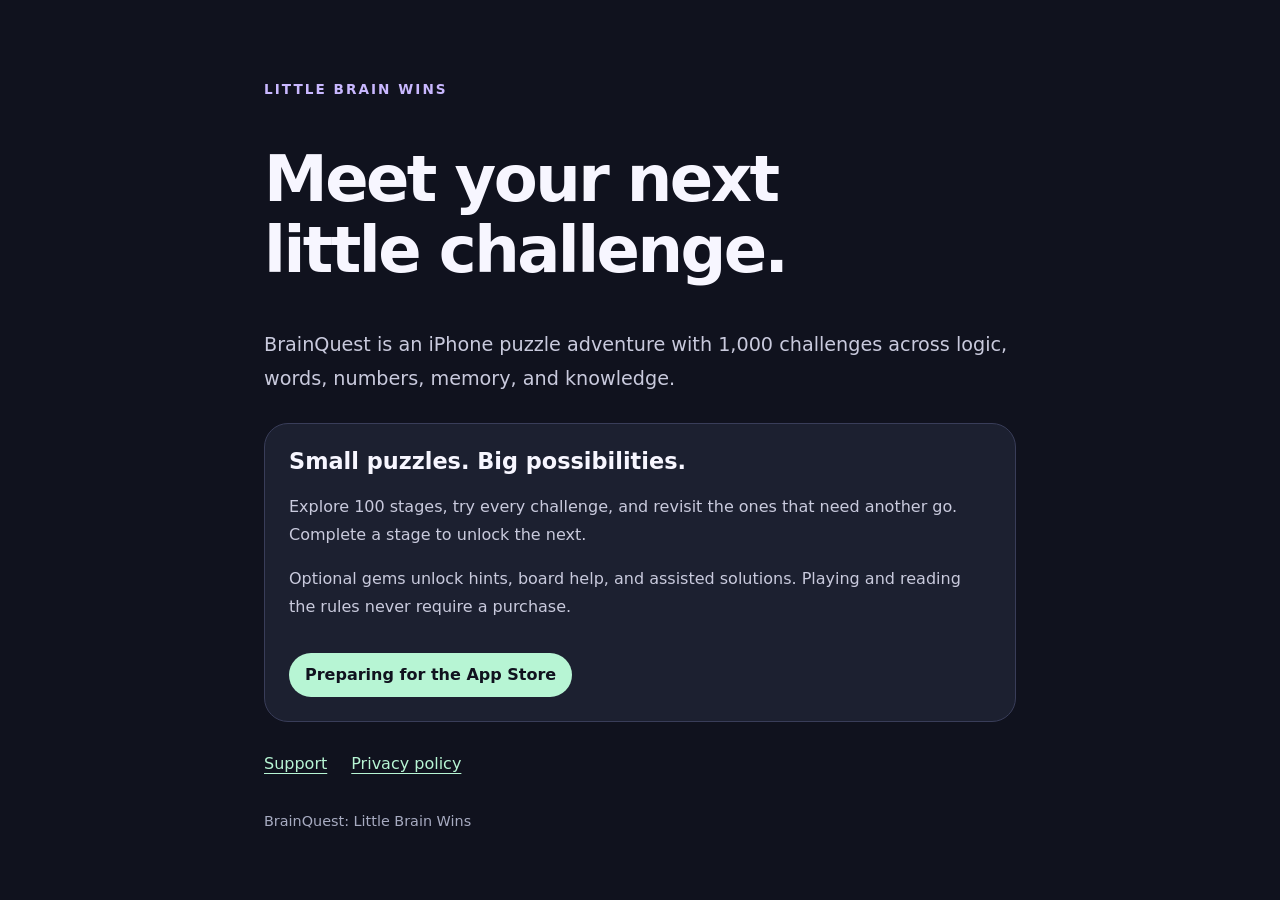
==== index.html @ 45262aed "Publish BrainQuest website, support and privacy pages Co-authored-by: Copilot <223556219+Copilot@use" ====
<!doctype html>
<html lang="en">
<head>
  <meta charset="utf-8">
  <meta name="viewport" content="width=device-width, initial-scale=1">
  <meta name="description" content="BrainQuest: Little Brain Wins. A colourful iPhone puzzle adventure.">
  <title>BrainQuest: Little Brain Wins</title>
  <link rel="stylesheet" href="style.css">
</head>
<body>
  <main>
    <p class="eyebrow">LITTLE BRAIN WINS</p>
    <h1>Meet your next<br>little challenge.</h1>
    <p class="intro">BrainQuest is an iPhone puzzle adventure with 1,000 challenges across logic, words, numbers, memory, and knowledge.</p>
    <section>
      <h2>Small puzzles. Big possibilities.</h2>
      <p>Explore 100 stages, try every challenge, and revisit the ones that need another go. Complete a stage to unlock the next.</p>
      <p>Optional gems unlock hints, board help, and assisted solutions. Playing and reading the rules never require a purchase.</p>
      <p class="badge">Preparing for the App Store</p>
    </section>
    <nav aria-label="Website"><a href="support.html">Support</a><a href="privacy.html">Privacy policy</a></nav>
    <footer>BrainQuest: Little Brain Wins</footer>
  </main>
</body>
</html>
---- style.css ----
:root { color-scheme: dark; font-family: system-ui, -apple-system, BlinkMacSystemFont, "Segoe UI", sans-serif; background: #10121e; color: #f7f6ff; }
* { box-sizing: border-box; }
body { margin: 0; }
main { max-width: 800px; margin: auto; padding: 64px 24px; }
h1 { font-size: clamp(2.4rem, 7vw, 4rem); line-height: 1.1; letter-spacing: -.04em; }
h2 { font-size: 1.4rem; margin-top: 0; }
p, li { line-height: 1.75; color: #c9cadd; }
section { margin: 28px 0; padding: 24px; border: 1px solid #393d59; border-radius: 24px; background: #1c2030; }
a { color: #b7f5d4; text-underline-offset: 4px; overflow-wrap: anywhere; }
a:focus-visible { outline: 3px solid #c9b8ff; outline-offset: 5px; }
nav { display: flex; flex-wrap: wrap; gap: 24px; margin: 32px 0; }
.eyebrow { color: #c9b8ff; font-weight: 700; letter-spacing: .15em; font-size: .85rem; }
.intro { font-size: 1.2rem; }
.badge { display: inline-block; margin-bottom: 0; padding: 8px 16px; border-radius: 24px; background: #b7f5d4; color: #10121e; font-weight: 600; }
footer { color: #a7abc1; font-size: .9rem; margin-top: 40px; }
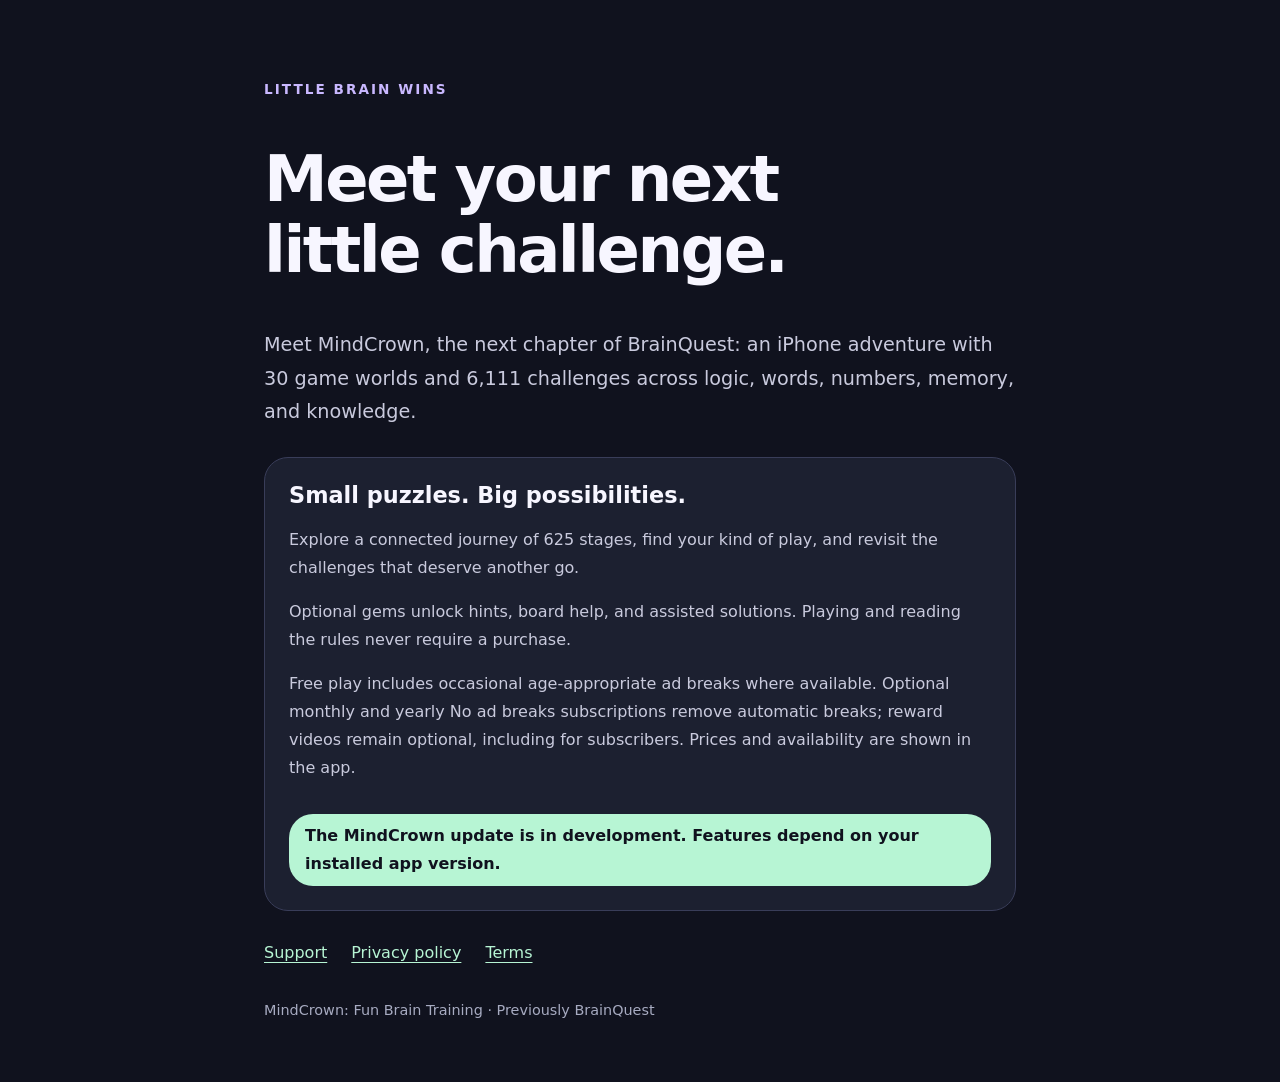
==== commit e3bfa32e: "Update MindCrown privacy and subscription disclosures Describe local age and play preferences, prote" ====
--- a/index.html
+++ b/index.html
@@ -3,23 +3,24 @@
 <head>
   <meta charset="utf-8">
   <meta name="viewport" content="width=device-width, initial-scale=1">
-  <meta name="description" content="BrainQuest: Little Brain Wins. A colourful iPhone puzzle adventure.">
-  <title>BrainQuest: Little Brain Wins</title>
+  <meta name="description" content="MindCrown: Fun Brain Training. A playful iPhone puzzle adventure, previously BrainQuest.">
+  <title>MindCrown: Fun Brain Training</title>
   <link rel="stylesheet" href="style.css">
 </head>
 <body>
   <main>
     <p class="eyebrow">LITTLE BRAIN WINS</p>
     <h1>Meet your next<br>little challenge.</h1>
-    <p class="intro">BrainQuest is an iPhone puzzle adventure with 1,000 challenges across logic, words, numbers, memory, and knowledge.</p>
+    <p class="intro">Meet MindCrown, the next chapter of BrainQuest: an iPhone adventure with 30 game worlds and 6,111 challenges across logic, words, numbers, memory, and knowledge.</p>
     <section>
       <h2>Small puzzles. Big possibilities.</h2>
-      <p>Explore 100 stages, try every challenge, and revisit the ones that need another go. Complete a stage to unlock the next.</p>
+      <p>Explore a connected journey of 625 stages, find your kind of play, and revisit the challenges that deserve another go.</p>
       <p>Optional gems unlock hints, board help, and assisted solutions. Playing and reading the rules never require a purchase.</p>
-      <p class="badge">Preparing for the App Store</p>
+      <p>Free play includes occasional age-appropriate ad breaks where available. Optional monthly and yearly No ad breaks subscriptions remove automatic breaks; reward videos remain optional, including for subscribers. Prices and availability are shown in the app.</p>
+      <p class="badge">The MindCrown update is in development. Features depend on your installed app version.</p>
     </section>
-    <nav aria-label="Website"><a href="support.html">Support</a><a href="privacy.html">Privacy policy</a></nav>
-    <footer>BrainQuest: Little Brain Wins</footer>
+    <nav aria-label="Website"><a href="support.html">Support</a><a href="privacy.html">Privacy policy</a><a href="https://www.apple.com/legal/internet-services/itunes/dev/stdeula/">Terms</a></nav>
+    <footer>MindCrown: Fun Brain Training · Previously BrainQuest</footer>
   </main>
 </body>
 </html>
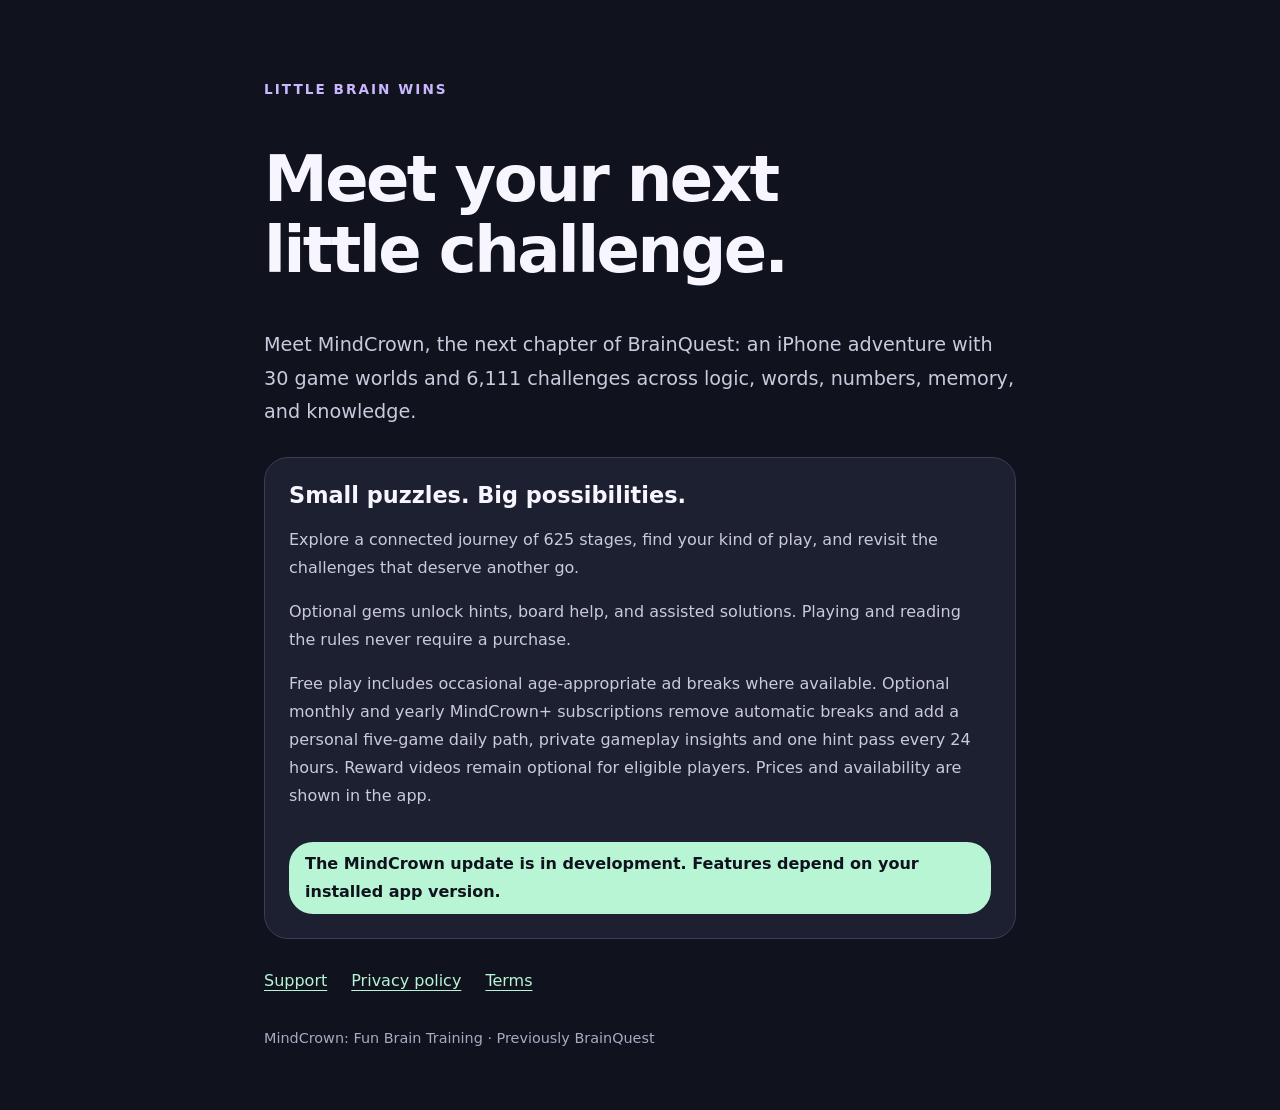
==== commit d9d436eb: "Explain MindCrown+ benefits and fair gem rewards Document the upcoming gold membership, resumable da" ====
--- a/index.html
+++ b/index.html
@@ -16,7 +16,7 @@
       <h2>Small puzzles. Big possibilities.</h2>
       <p>Explore a connected journey of 625 stages, find your kind of play, and revisit the challenges that deserve another go.</p>
       <p>Optional gems unlock hints, board help, and assisted solutions. Playing and reading the rules never require a purchase.</p>
-      <p>Free play includes occasional age-appropriate ad breaks where available. Optional monthly and yearly No ad breaks subscriptions remove automatic breaks; reward videos remain optional, including for subscribers. Prices and availability are shown in the app.</p>
+      <p>Free play includes occasional age-appropriate ad breaks where available. Optional monthly and yearly MindCrown+ subscriptions remove automatic breaks and add a personal five-game daily path, private gameplay insights and one hint pass every 24 hours. Reward videos remain optional for eligible players. Prices and availability are shown in the app.</p>
       <p class="badge">The MindCrown update is in development. Features depend on your installed app version.</p>
     </section>
     <nav aria-label="Website"><a href="support.html">Support</a><a href="privacy.html">Privacy policy</a><a href="https://www.apple.com/legal/internet-services/itunes/dev/stdeula/">Terms</a></nav>
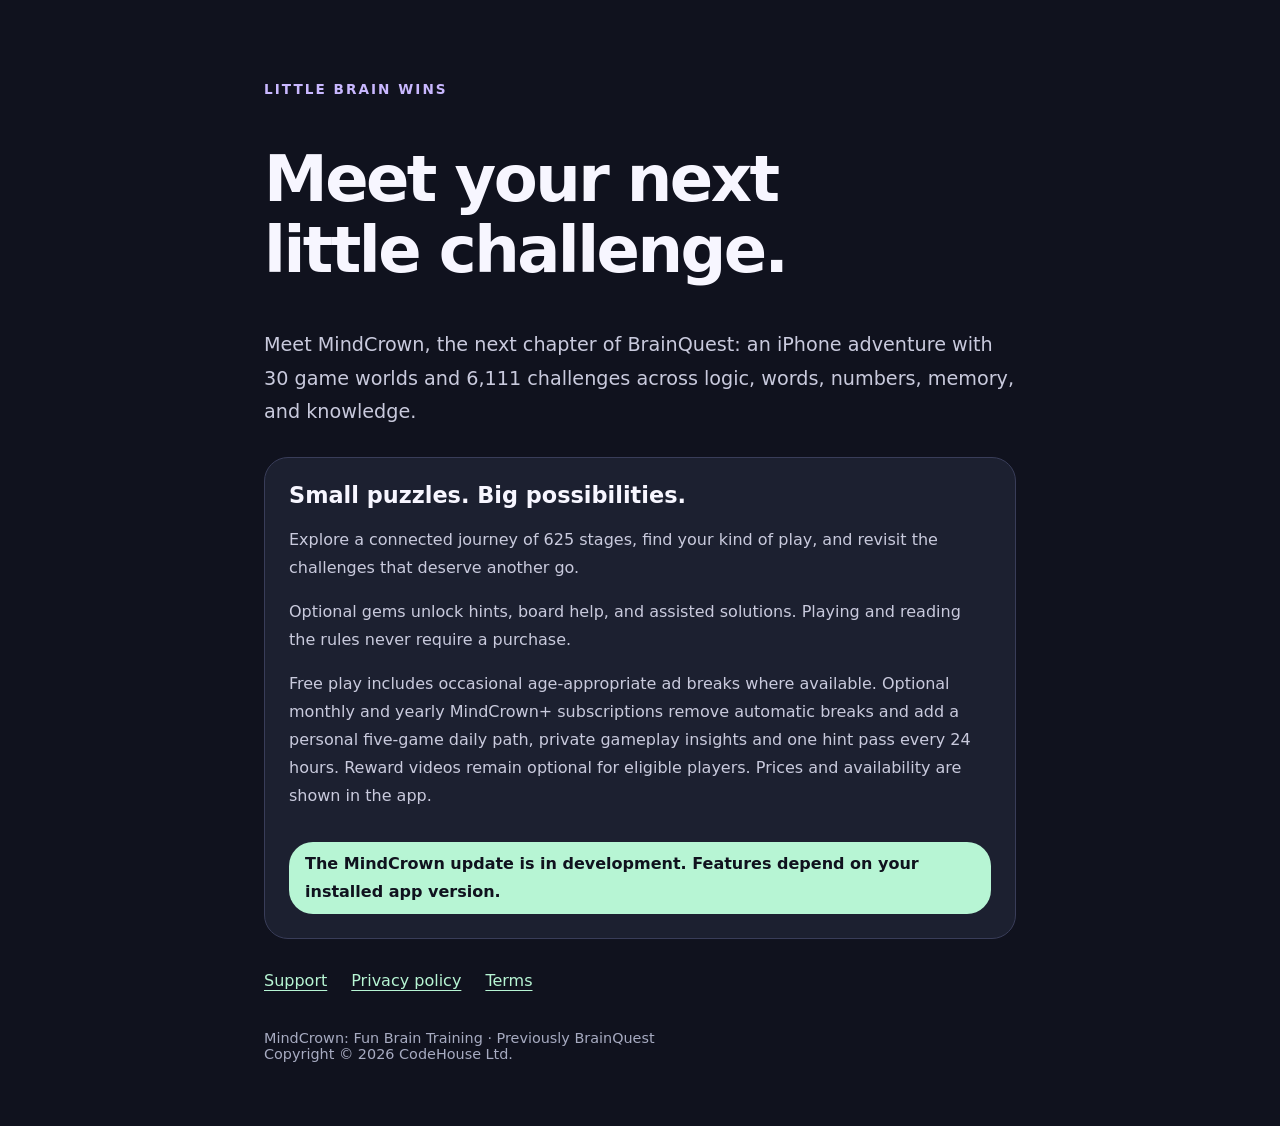
==== commit a124a925: "Explain shared gem invitations and publish invitation links Document the upcoming 100-gem welcome an" ====
--- a/index.html
+++ b/index.html
@@ -20,7 +20,7 @@
       <p class="badge">The MindCrown update is in development. Features depend on your installed app version.</p>
     </section>
     <nav aria-label="Website"><a href="support.html">Support</a><a href="privacy.html">Privacy policy</a><a href="https://www.apple.com/legal/internet-services/itunes/dev/stdeula/">Terms</a></nav>
-    <footer>MindCrown: Fun Brain Training · Previously BrainQuest</footer>
+    <footer>MindCrown: Fun Brain Training · Previously BrainQuest<br>Copyright &copy; 2026 CodeHouse Ltd.</footer>
   </main>
 </body>
 </html>
--- a/style.css
+++ b/style.css
@@ -13,3 +13,6 @@
 .intro { font-size: 1.2rem; }
 .badge { display: inline-block; margin-bottom: 0; padding: 8px 16px; border-radius: 24px; background: #b7f5d4; color: #10121e; font-weight: 600; }
 footer { color: #a7abc1; font-size: .9rem; margin-top: 40px; }
+.invitation-code { font-size: 1.6rem; font-weight: 750; letter-spacing: .08em; color: #ffe19a; overflow-wrap: anywhere; }
+.invite-button { display: inline-block; padding: 14px 20px; border-radius: 16px; background: #ffe19a; color: #10121e; font-weight: 700; text-decoration: none; }
+[hidden] { display: none !important; }
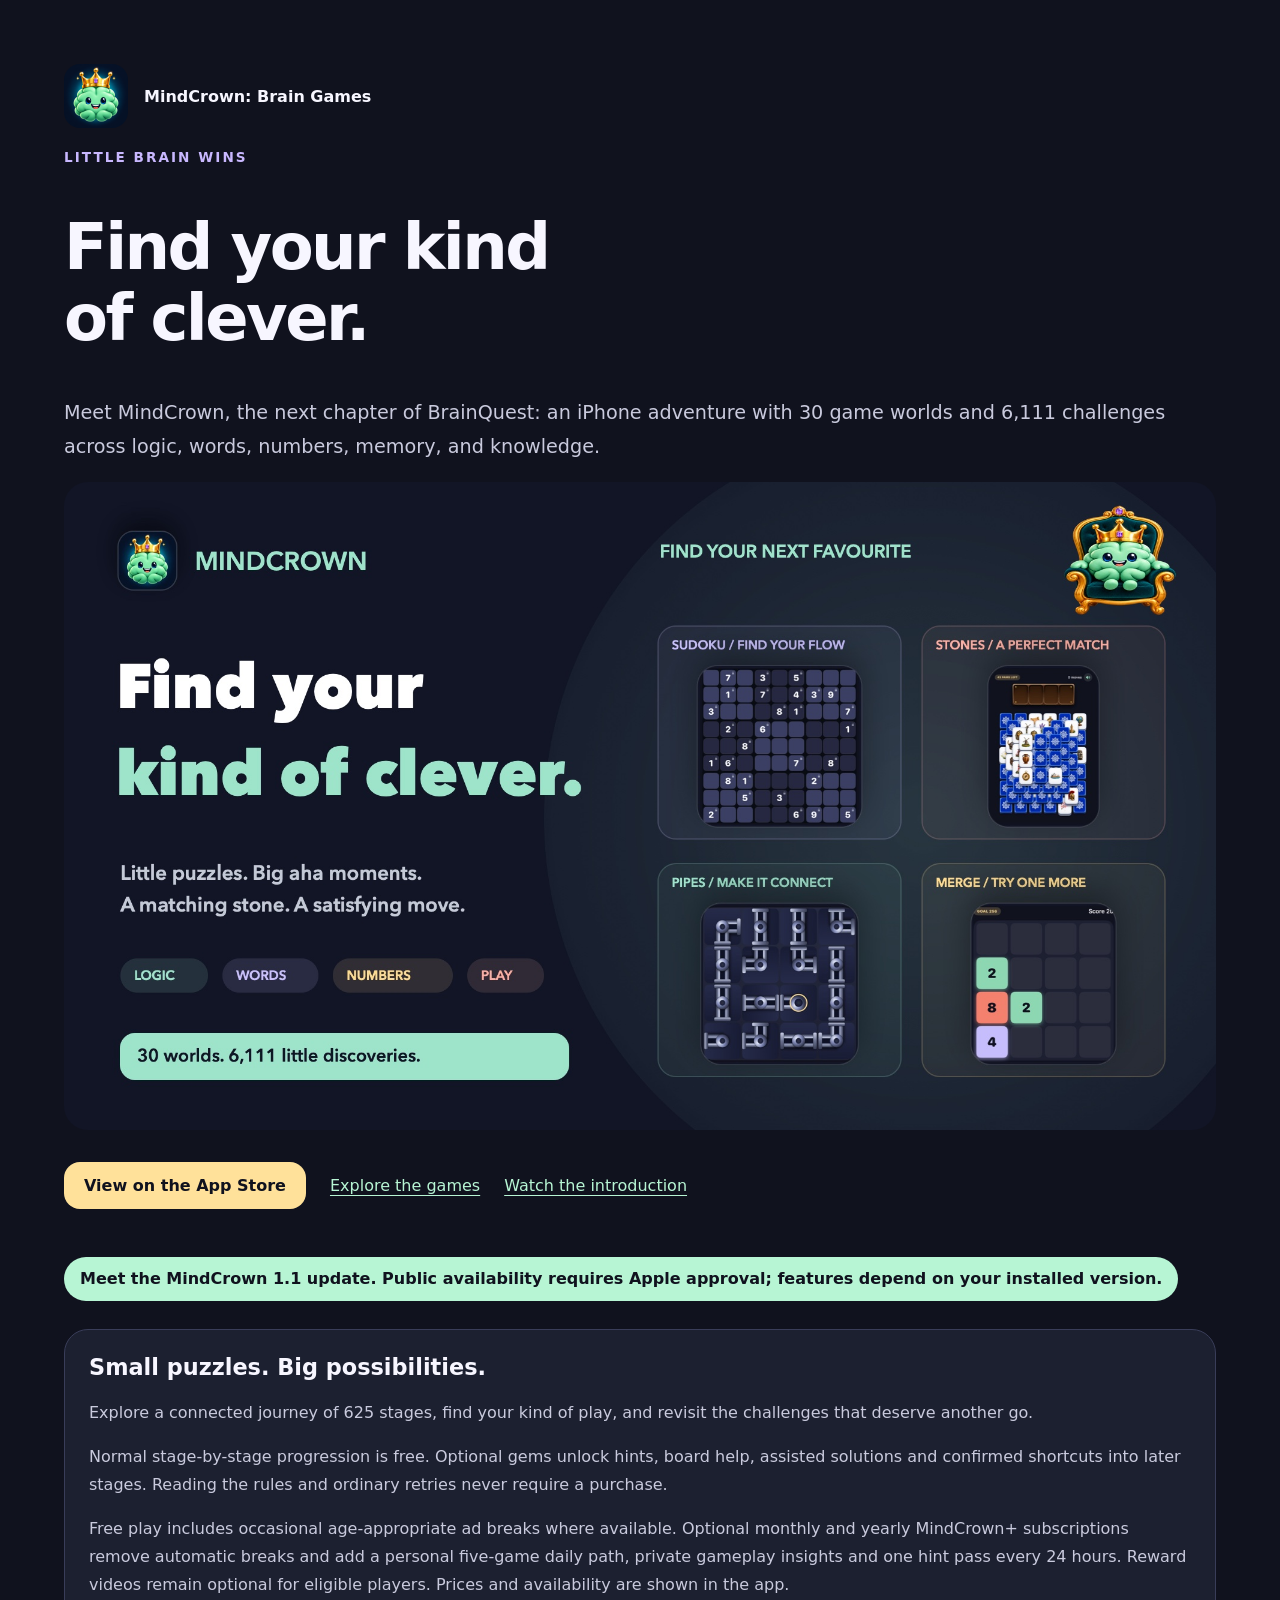
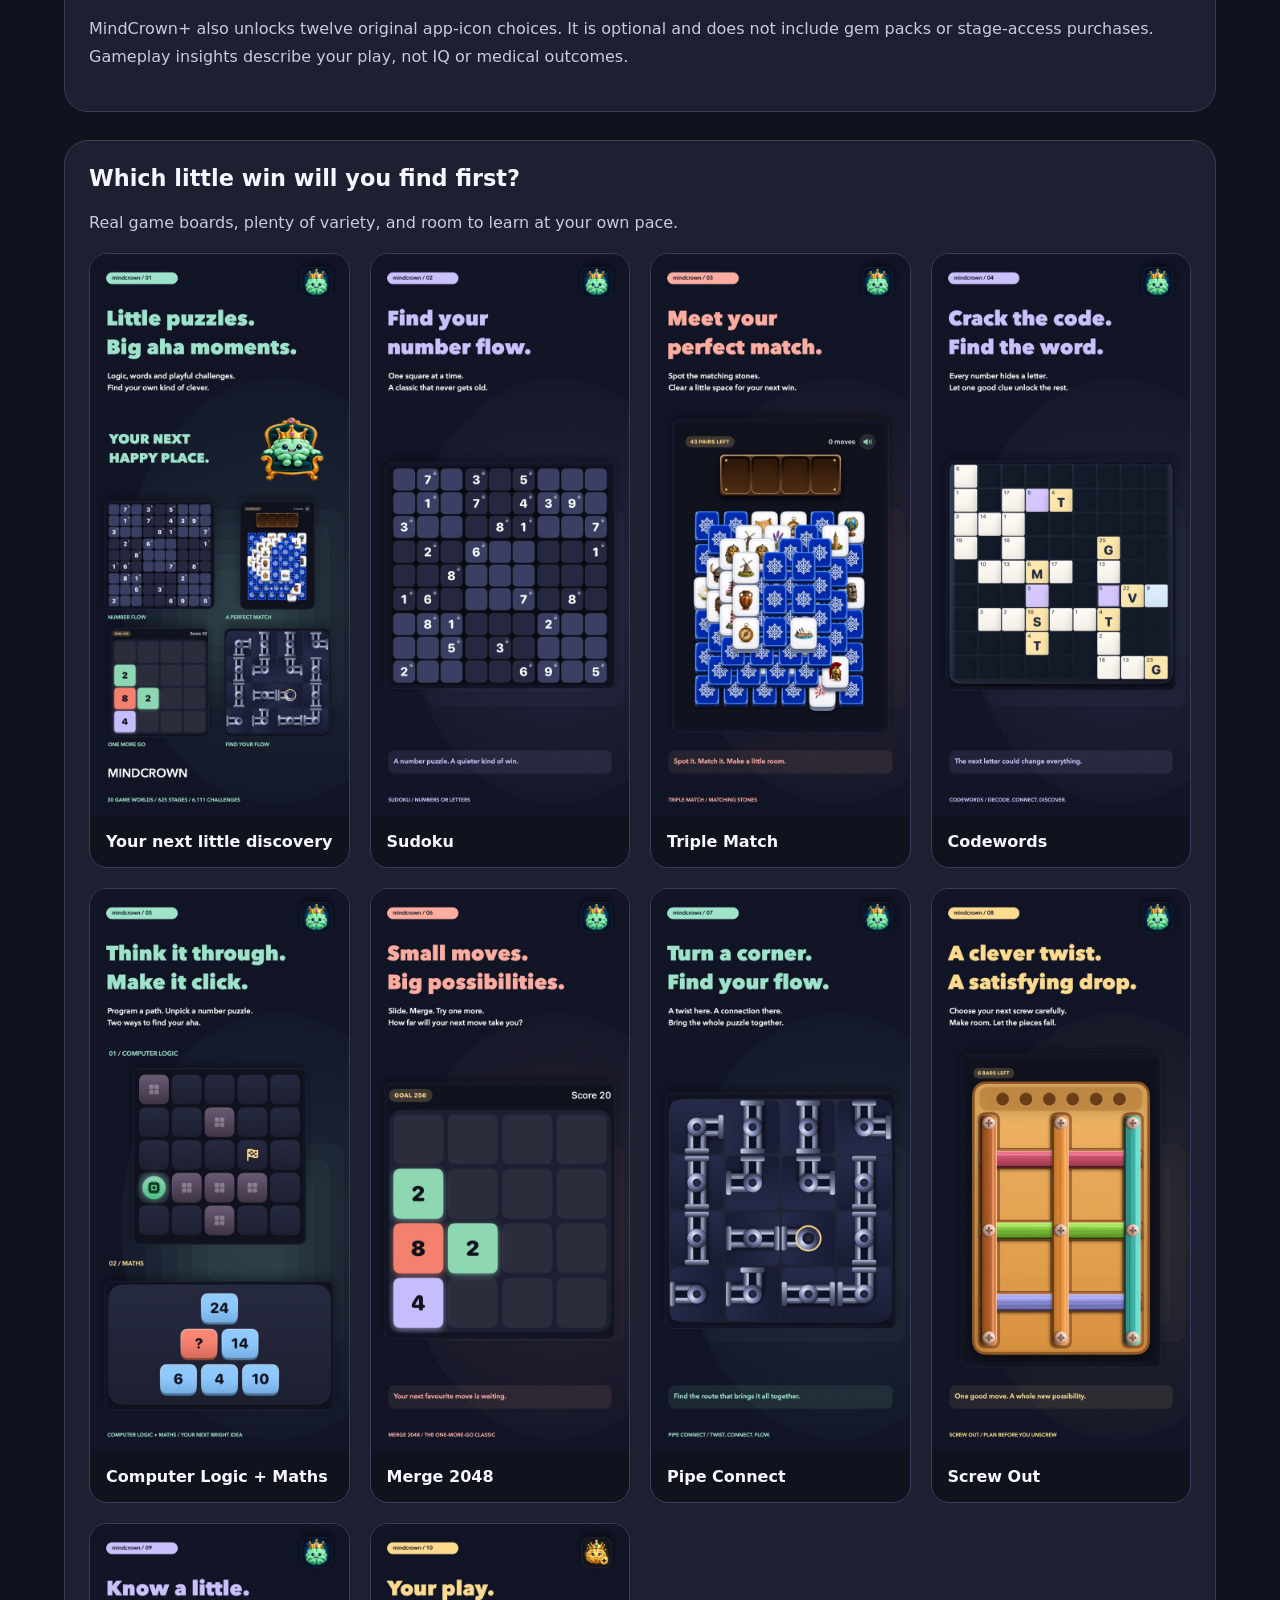
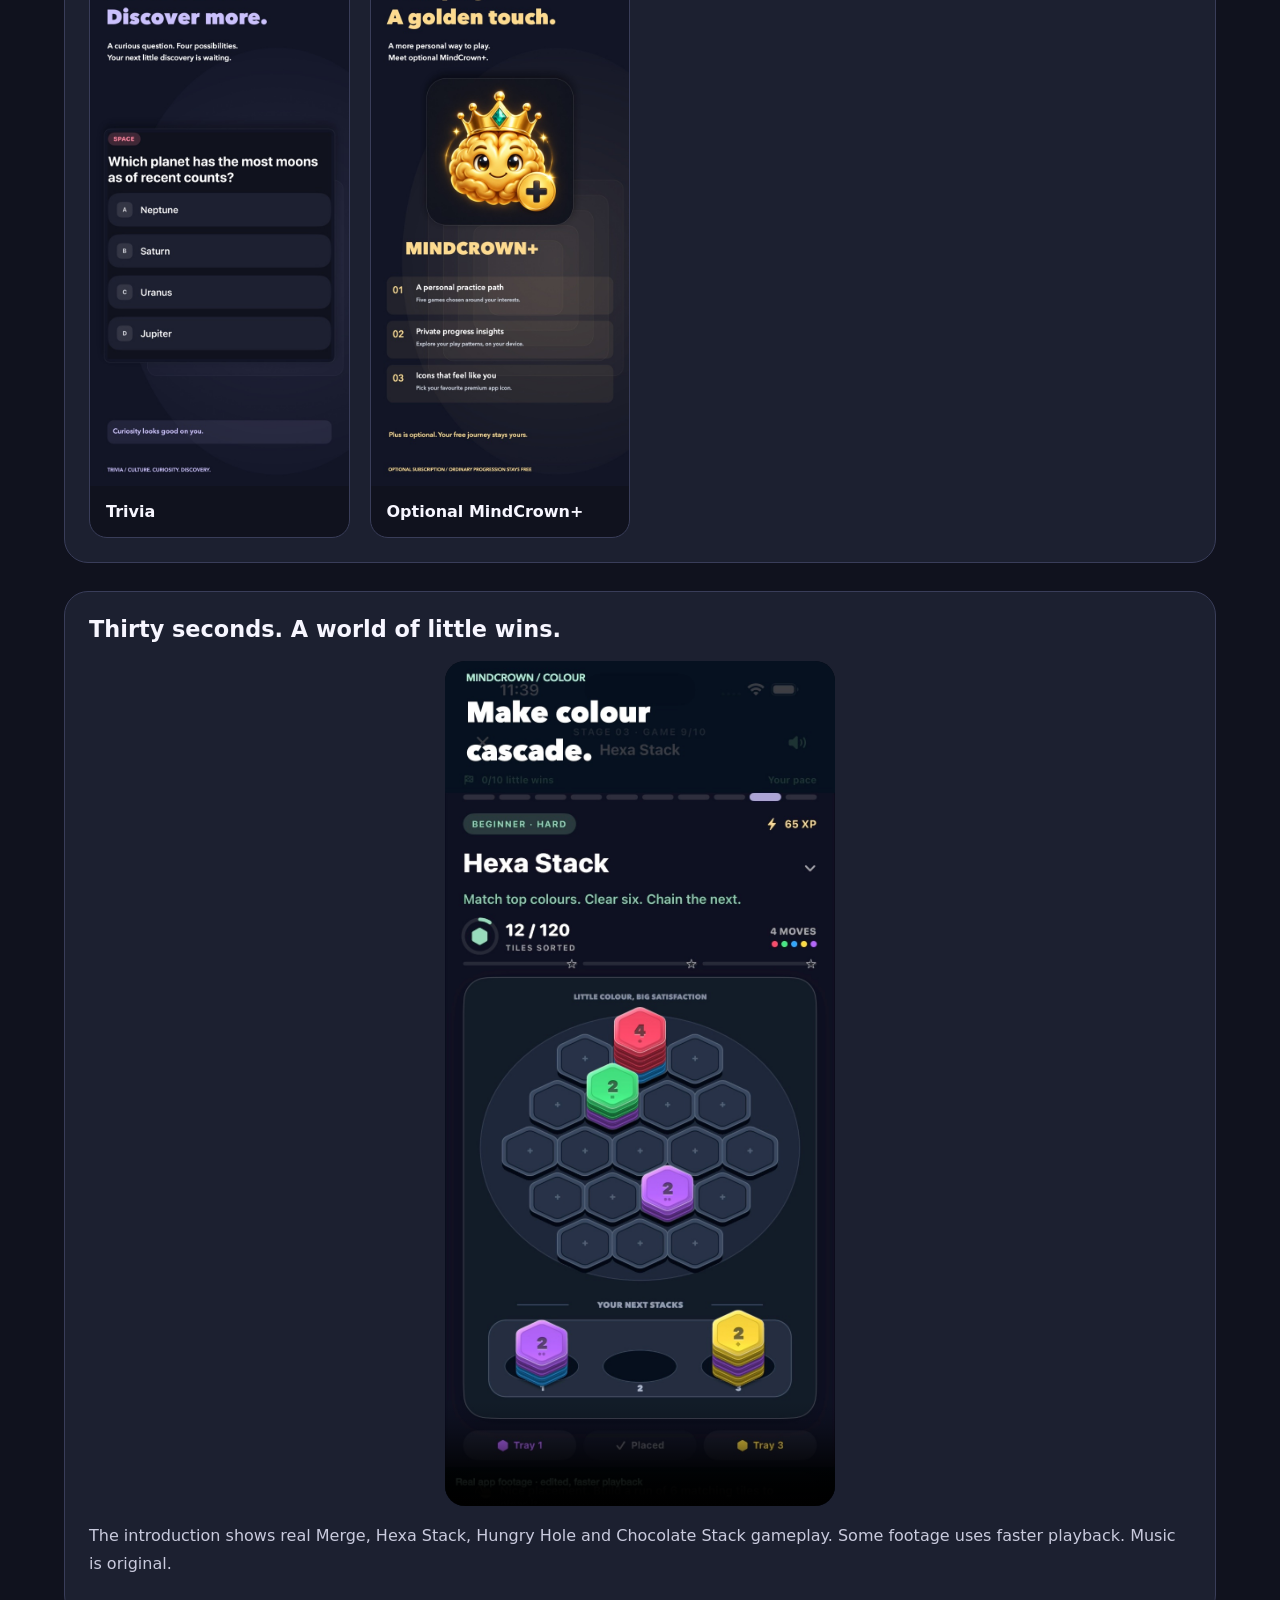
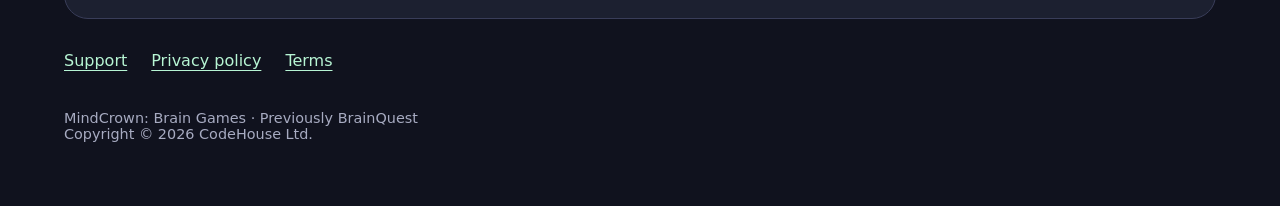
==== commit 340d3a2b: "Publish MindCrown launch artwork and gameplay preview Present the approved real-game posters, introd" ====
--- a/index.html
+++ b/index.html
@@ -3,24 +3,56 @@
 <head>
   <meta charset="utf-8">
   <meta name="viewport" content="width=device-width, initial-scale=1">
-  <meta name="description" content="MindCrown: Fun Brain Training. A playful iPhone puzzle adventure, previously BrainQuest.">
-  <title>MindCrown: Fun Brain Training</title>
+  <meta name="description" content="Find your kind of clever with MindCrown: 30 iPhone game worlds, 6,111 challenges, Sudoku, matching stones, words, maths and more.">
+  <meta property="og:title" content="MindCrown: Brain Games">
+  <meta property="og:description" content="Logic, words &amp; little wins. Discover your next favourite puzzle.">
+  <meta property="og:image" content="https://amirdiafi.github.io/brainquest-site/assets/mindcrown/header.jpg">
+  <meta property="og:url" content="https://amirdiafi.github.io/brainquest-site/">
+  <title>MindCrown: Brain Games</title>
   <link rel="stylesheet" href="style.css">
 </head>
 <body>
-  <main>
+  <main class="marketing">
+    <a class="brand" href="https://apps.apple.com/app/id6834019938"><img src="assets/mindcrown/icon.png" width="64" height="64" alt="">MindCrown: Brain Games</a>
     <p class="eyebrow">LITTLE BRAIN WINS</p>
-    <h1>Meet your next<br>little challenge.</h1>
+    <h1>Find your kind<br>of clever.</h1>
     <p class="intro">Meet MindCrown, the next chapter of BrainQuest: an iPhone adventure with 30 game worlds and 6,111 challenges across logic, words, numbers, memory, and knowledge.</p>
+    <img class="hero-art" src="assets/mindcrown/header.jpg" width="1920" height="1080" alt="MindCrown's crowned companion alongside real Sudoku, matching-stone, Pipe Connect and Merge boards." fetchpriority="high">
+    <nav aria-label="Explore"><a class="invite-button" href="https://apps.apple.com/app/id6834019938">View on the App Store</a><a href="#games">Explore the games</a><a href="#preview">Watch the introduction</a></nav>
+    <p class="badge">Meet the MindCrown 1.1 update. Public availability requires Apple approval; features depend on your installed version.</p>
     <section>
       <h2>Small puzzles. Big possibilities.</h2>
       <p>Explore a connected journey of 625 stages, find your kind of play, and revisit the challenges that deserve another go.</p>
-      <p>Optional gems unlock hints, board help, and assisted solutions. Playing and reading the rules never require a purchase.</p>
+      <p>Normal stage-by-stage progression is free. Optional gems unlock hints, board help, assisted solutions and confirmed shortcuts into later stages. Reading the rules and ordinary retries never require a purchase.</p>
       <p>Free play includes occasional age-appropriate ad breaks where available. Optional monthly and yearly MindCrown+ subscriptions remove automatic breaks and add a personal five-game daily path, private gameplay insights and one hint pass every 24 hours. Reward videos remain optional for eligible players. Prices and availability are shown in the app.</p>
-      <p class="badge">The MindCrown update is in development. Features depend on your installed app version.</p>
+      <p>MindCrown+ also unlocks twelve original app-icon choices. It is optional and does not include gem packs or stage-access purchases. Gameplay insights describe your play, not IQ or medical outcomes.</p>
+    </section>
+    <section id="games">
+      <h2>Which little win will you find first?</h2>
+      <p>Real game boards, plenty of variety, and room to learn at your own pace.</p>
+      <div class="poster-grid">
+        <figure><img src="assets/mindcrown/01-introduction.jpg" width="644" height="1400" loading="lazy" alt="MindCrown introduction: logic, words and little wins."><figcaption>Your next little discovery</figcaption></figure>
+        <figure><img src="assets/mindcrown/02-sudoku.jpg" width="644" height="1400" loading="lazy" alt="A real MindCrown Sudoku puzzle."><figcaption>Sudoku</figcaption></figure>
+        <figure><img src="assets/mindcrown/03-triple-match.jpg" width="644" height="1400" loading="lazy" alt="Colourful matching stones from Triple Match."><figcaption>Triple Match</figcaption></figure>
+        <figure><img src="assets/mindcrown/04-codewords.jpg" width="644" height="1400" loading="lazy" alt="A Codewords puzzle with numbered letter clues."><figcaption>Codewords</figcaption></figure>
+        <figure><img src="assets/mindcrown/05-computer-and-maths.jpg" width="644" height="1400" loading="lazy" alt="Computer Logic and Quick Maths game boards."><figcaption>Computer Logic + Maths</figcaption></figure>
+        <figure><img src="assets/mindcrown/06-merge.jpg" width="644" height="1400" loading="lazy" alt="A played Merge 2048 board with numbered tiles."><figcaption>Merge 2048</figcaption></figure>
+        <figure><img src="assets/mindcrown/07-pipe-connect.jpg" width="644" height="1400" loading="lazy" alt="A Pipe Connect board with colourful pipe routes."><figcaption>Pipe Connect</figcaption></figure>
+        <figure><img src="assets/mindcrown/08-screw-out.jpg" width="644" height="1400" loading="lazy" alt="A Screw Out puzzle with layered planks and screws."><figcaption>Screw Out</figcaption></figure>
+        <figure><img src="assets/mindcrown/09-trivia.jpg" width="644" height="1400" loading="lazy" alt="A real multiple-choice Trivia question."><figcaption>Trivia</figcaption></figure>
+        <figure><img src="assets/mindcrown/10-mindcrown-plus.jpg" width="644" height="1400" loading="lazy" alt="Optional gold MindCrown+ benefits and subscription choices."><figcaption>Optional MindCrown+</figcaption></figure>
+      </div>
+    </section>
+    <section id="preview">
+      <h2>Thirty seconds. A world of little wins.</h2>
+      <video class="app-preview" width="886" height="1920" poster="assets/mindcrown/preview.jpg" controls playsinline preload="none" aria-label="MindCrown introduction showing four real games">
+        <source src="assets/mindcrown/introduction.mp4" type="video/mp4">
+        <a href="assets/mindcrown/introduction.mp4">Download the introduction video</a>.
+      </video>
+      <p>The introduction shows real Merge, Hexa Stack, Hungry Hole and Chocolate Stack gameplay. Some footage uses faster playback. Music is original.</p>
     </section>
     <nav aria-label="Website"><a href="support.html">Support</a><a href="privacy.html">Privacy policy</a><a href="https://www.apple.com/legal/internet-services/itunes/dev/stdeula/">Terms</a></nav>
-    <footer>MindCrown: Fun Brain Training · Previously BrainQuest<br>Copyright &copy; 2026 CodeHouse Ltd.</footer>
+    <footer>MindCrown: Brain Games · Previously BrainQuest<br>Copyright &copy; 2026 CodeHouse Ltd.</footer>
   </main>
 </body>
 </html>
--- a/style.css
+++ b/style.css
@@ -16,3 +16,13 @@
 .invitation-code { font-size: 1.6rem; font-weight: 750; letter-spacing: .08em; color: #ffe19a; overflow-wrap: anywhere; }
 .invite-button { display: inline-block; padding: 14px 20px; border-radius: 16px; background: #ffe19a; color: #10121e; font-weight: 700; text-decoration: none; }
 [hidden] { display: none !important; }
+.marketing { max-width: 1200px; }
+.brand { display: inline-flex; align-items: center; gap: 16px; color: #f7f6ff; font-weight: 750; text-decoration: none; }
+.brand img { border-radius: 16px; }
+.hero-art { display: block; width: 100%; height: auto; border-radius: 24px; }
+.marketing nav { align-items: center; }
+.poster-grid { display: grid; grid-template-columns: repeat(auto-fit, minmax(min(100%, 260px), 1fr)); gap: 20px; }
+.poster-grid figure { margin: 0; overflow: hidden; border: 1px solid #393d59; border-radius: 18px; background: #10121e; }
+.poster-grid img { display: block; width: 100%; height: auto; }
+.poster-grid figcaption { padding: 16px; font-weight: 650; }
+.app-preview { display: block; width: 100%; max-width: 390px; height: auto; margin: auto; border-radius: 20px; background: #080a13; }
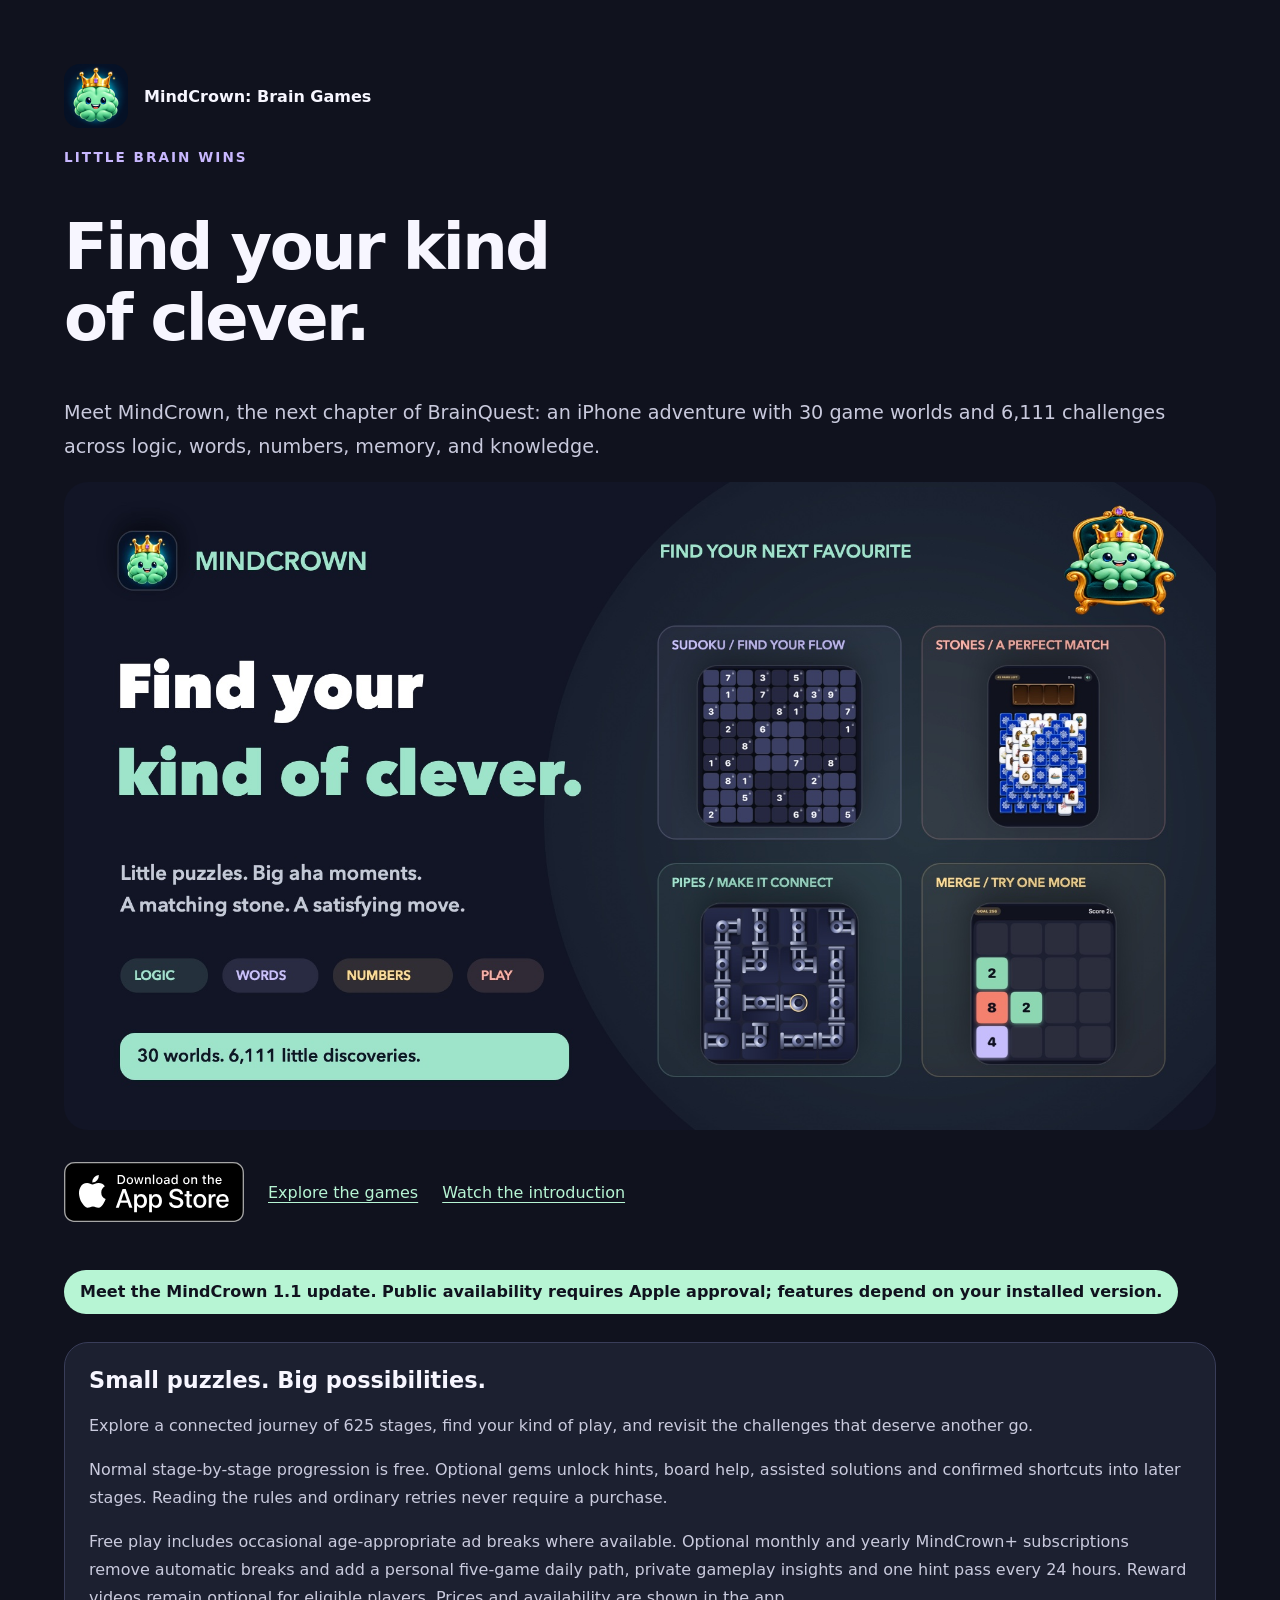
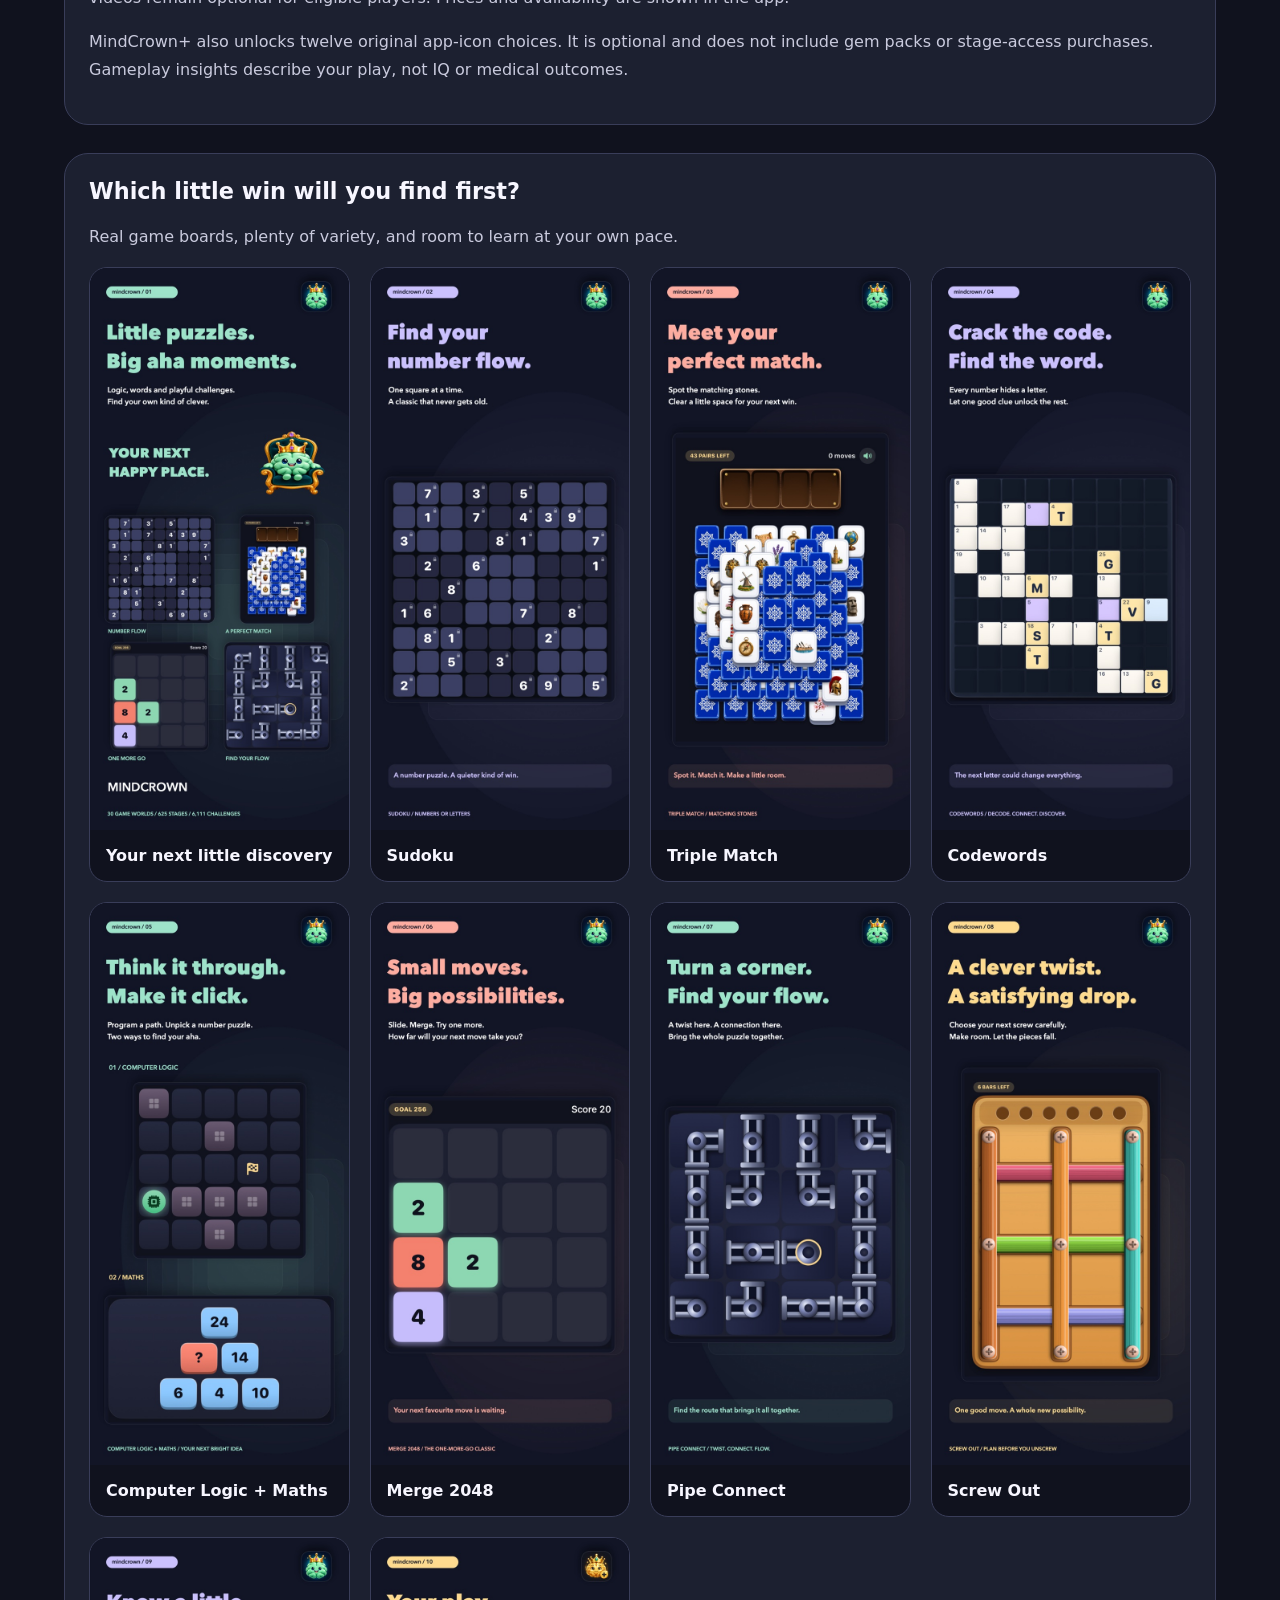
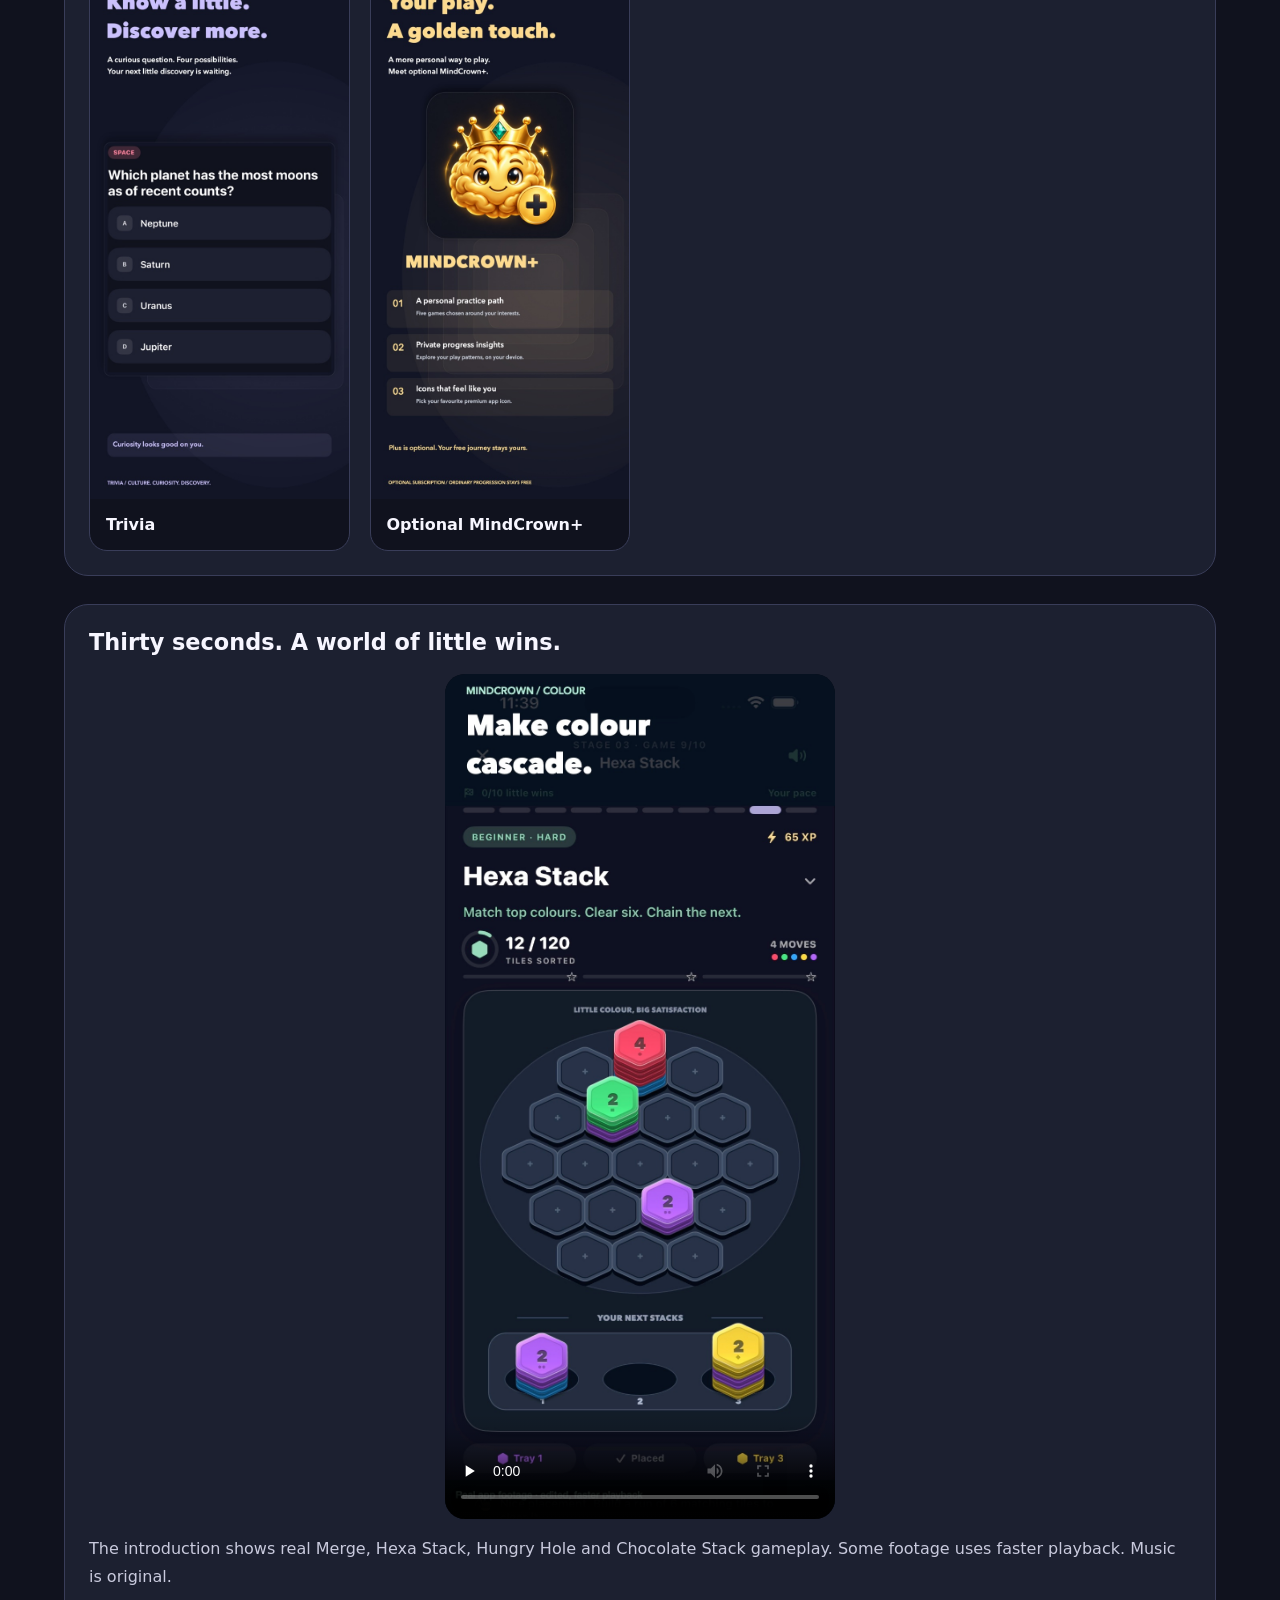
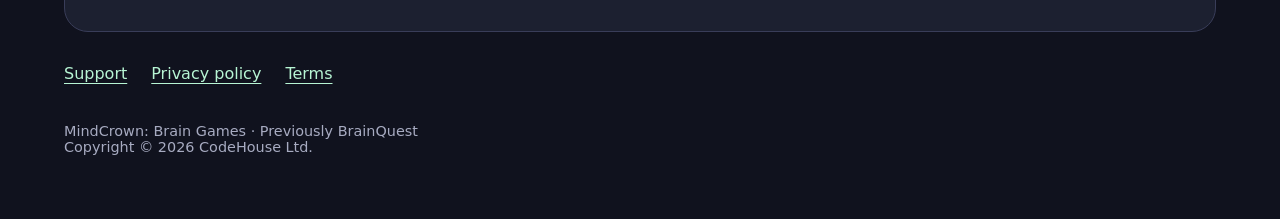
==== commit 2158d32e: "Add official App Store download badge Co-authored-by: Copilot <223556219+Copilot@users.noreply.githu" ====
--- a/index.html
+++ b/index.html
@@ -18,7 +18,7 @@
     <h1>Find your kind<br>of clever.</h1>
     <p class="intro">Meet MindCrown, the next chapter of BrainQuest: an iPhone adventure with 30 game worlds and 6,111 challenges across logic, words, numbers, memory, and knowledge.</p>
     <img class="hero-art" src="assets/mindcrown/header.jpg" width="1920" height="1080" alt="MindCrown's crowned companion alongside real Sudoku, matching-stone, Pipe Connect and Merge boards." fetchpriority="high">
-    <nav aria-label="Explore"><a class="invite-button" href="https://apps.apple.com/app/id6834019938">View on the App Store</a><a href="#games">Explore the games</a><a href="#preview">Watch the introduction</a></nav>
+    <nav aria-label="Explore"><a class="app-store-link" href="https://apps.apple.com/app/id6834019938" aria-label="Download MindCrown on the App Store"><img src="assets/mindcrown/app-store-badge.svg" width="180" height="60" alt="Download on the App Store"></a><a href="#games">Explore the games</a><a href="#preview">Watch the introduction</a></nav>
     <p class="badge">Meet the MindCrown 1.1 update. Public availability requires Apple approval; features depend on your installed version.</p>
     <section>
       <h2>Small puzzles. Big possibilities.</h2>
--- a/style.css
+++ b/style.css
@@ -21,6 +21,8 @@
 .brand img { border-radius: 16px; }
 .hero-art { display: block; width: 100%; height: auto; border-radius: 24px; }
 .marketing nav { align-items: center; }
+.app-store-link { display: inline-flex; flex-shrink: 0; text-decoration: none; }
+.app-store-link img { display: block; width: 180px; height: auto; }
 .poster-grid { display: grid; grid-template-columns: repeat(auto-fit, minmax(min(100%, 260px), 1fr)); gap: 20px; }
 .poster-grid figure { margin: 0; overflow: hidden; border: 1px solid #393d59; border-radius: 18px; background: #10121e; }
 .poster-grid img { display: block; width: 100%; height: auto; }
